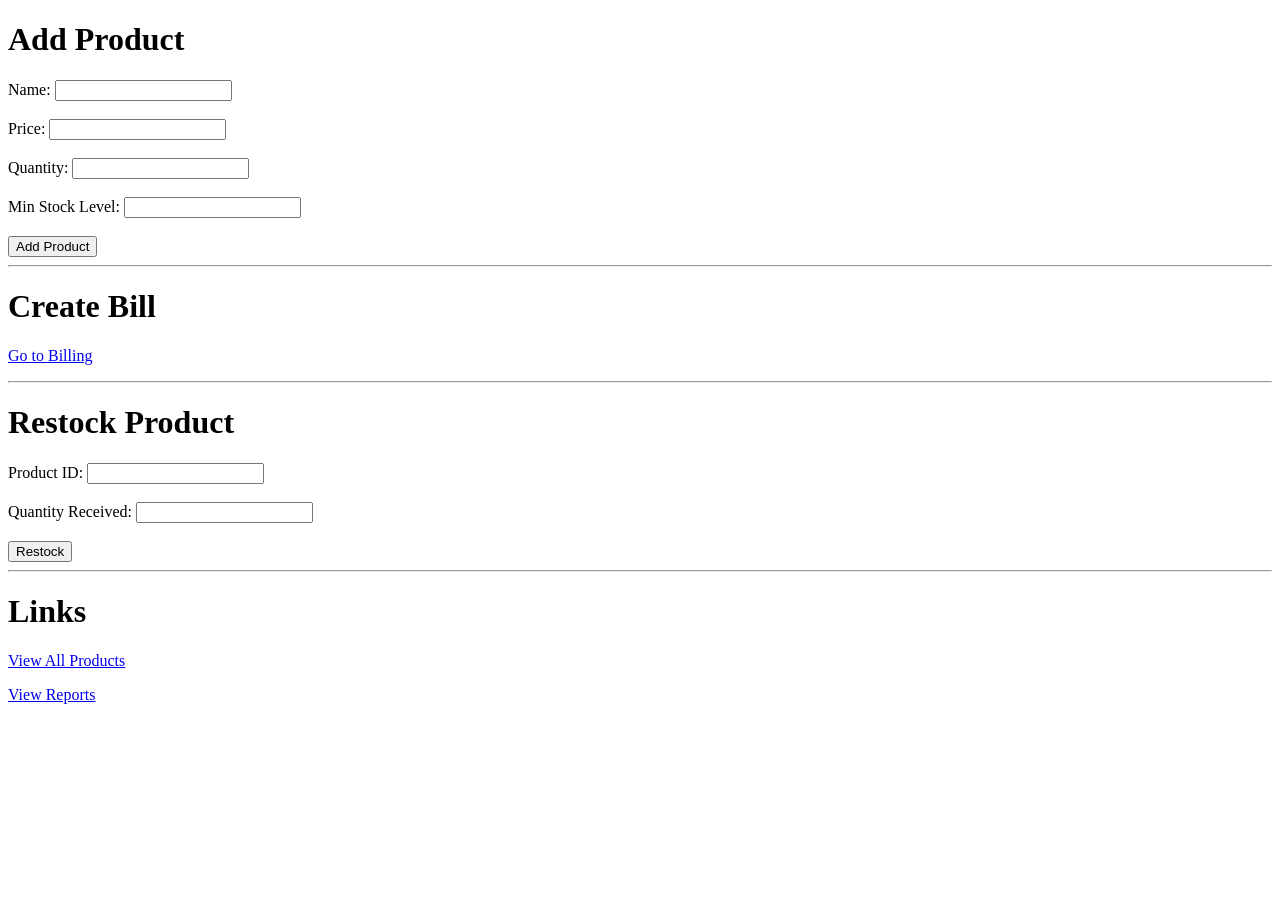
==== webapp/store/index.html @ 13cd3ac6 "docker file" ====
<!DOCTYPE html>
<html>
<head>
    <title>Store App</title>
</head>
<body>

    <h1>Add Product</h1>
    <form action="addproduct" method="post">
        Name: <input type="text" name="name"><br><br>
        Price: <input type="text" name="price"><br><br>
        Quantity: <input type="text" name="quantity"><br><br>
        Min Stock Level: <input type="text" name="minStock"><br><br>
        <input type="submit" value="Add Product">
    </form>

    <hr>

    <h1>Create Bill</h1>
<p><a href="createbill">Go to Billing</a></p>
    <hr>

    <h1>Restock Product</h1>
    <form action="restock" method="post">
        Product ID: <input type="text" name="productId"><br><br>
        Quantity Received: <input type="text" name="quantity"><br><br>
        <input type="submit" value="Restock">
    </form>

    <hr>

    <h1>Links</h1>
    <p><a href="viewproducts">View All Products</a></p>
    <p><a href="reports">View Reports</a></p>

</body>
</html>
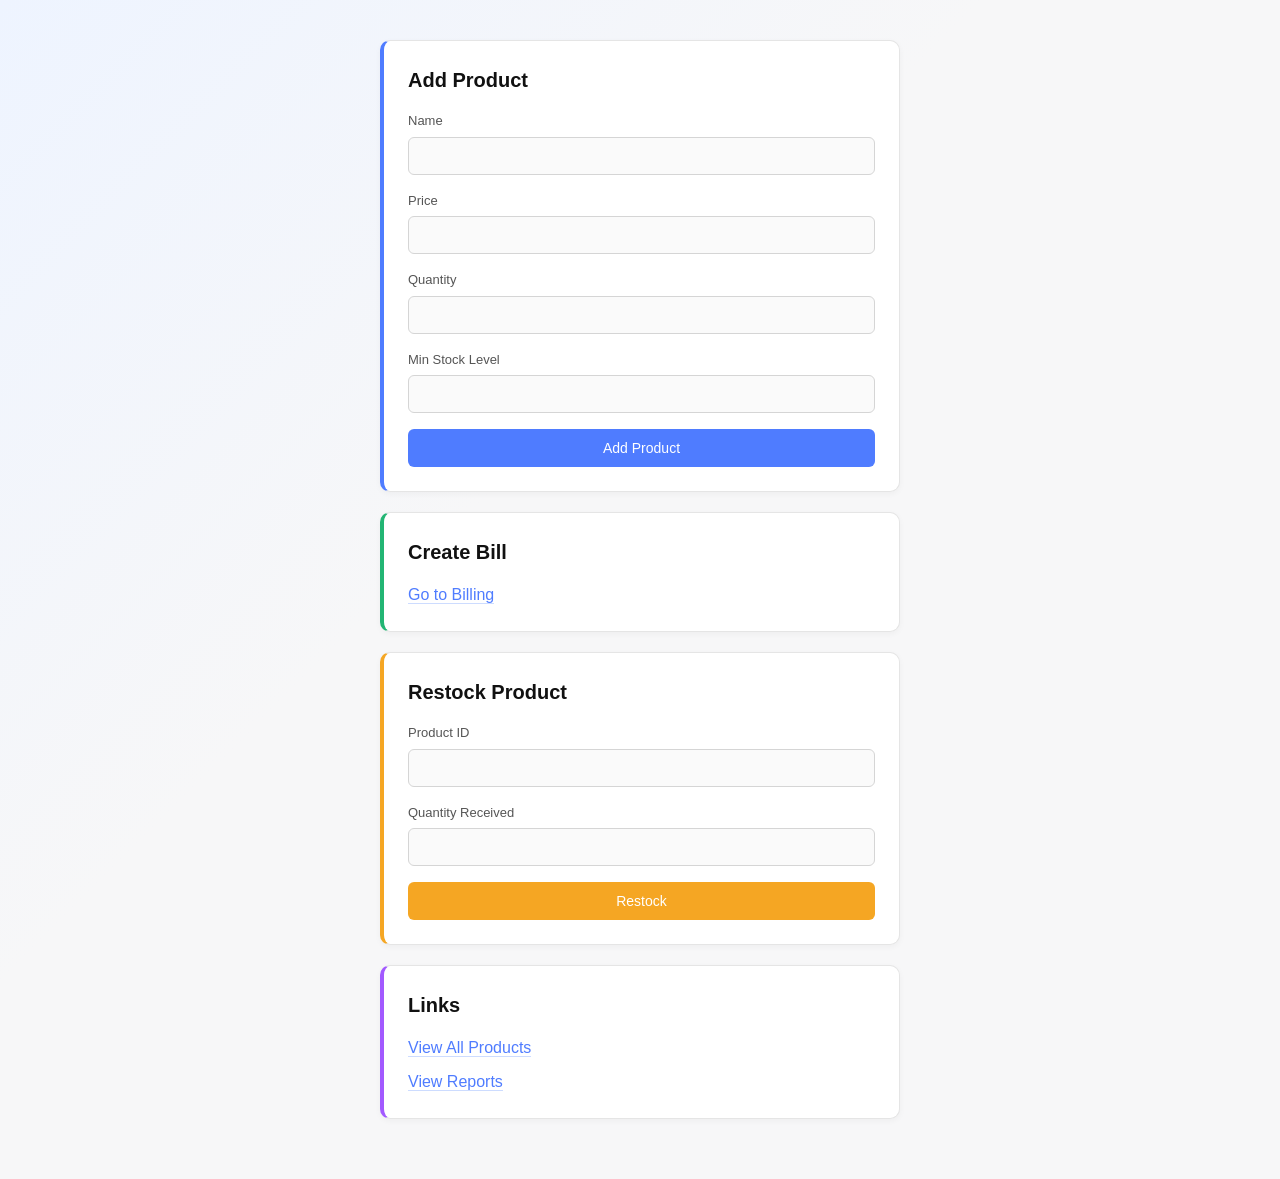
==== commit 30bc0c91: "Actually committed the original css file" ====
--- a/webapp/store/index.html
+++ b/webapp/store/index.html
@@ -2,36 +2,171 @@
 <html>
 <head>
     <title>Store App</title>
+    <style>
+        * {
+            box-sizing: border-box;
+        }
+
+        body {
+            font-family: -apple-system, BlinkMacSystemFont, "Segoe UI", Roboto, Helvetica, Arial, sans-serif;
+            background: linear-gradient(135deg, #eef4ff 0%, #f7f7f8 40%);
+            color: #1a1a1a;
+            margin: 0;
+            padding: 40px 20px;
+            line-height: 1.5;
+        }
+
+        .container {
+            max-width: 520px;
+            margin: 0 auto;
+        }
+
+        h1 {
+            font-size: 20px;
+            font-weight: 600;
+            margin: 0 0 16px;
+            color: #111;
+        }
+
+        .section {
+            background: #ffffff;
+            border: 1px solid #e5e5e5;
+            border-left: 4px solid #4f7cff;
+            border-radius: 10px;
+            padding: 24px;
+            margin-bottom: 20px;
+            box-shadow: 0 2px 6px rgba(0,0,0,0.04);
+        }
+
+        .section:nth-of-type(2) {
+            border-left-color: #22b573;
+        }
+
+        .section:nth-of-type(3) {
+            border-left-color: #f5a623;
+        }
+
+        .section:nth-of-type(4) {
+            border-left-color: #a259ff;
+        }
+
+        label,
+        .field-label {
+            display: block;
+            font-size: 13px;
+            font-weight: 500;
+            color: #555;
+            margin-bottom: 6px;
+        }
+
+        input[type="text"] {
+            width: 100%;
+            padding: 10px 12px;
+            font-size: 14px;
+            border: 1px solid #d5d5d5;
+            border-radius: 6px;
+            margin-bottom: 16px;
+            background-color: #fafafa;
+        }
+
+        input[type="text"]:focus {
+            outline: none;
+            border-color: #4f7cff;
+            background-color: #fff;
+            box-shadow: 0 0 0 3px rgba(79,124,255,0.12);
+        }
+
+        input[type="submit"] {
+            width: 100%;
+            padding: 11px;
+            background-color: #4f7cff;
+            color: #fff;
+            border: none;
+            border-radius: 6px;
+            font-size: 14px;
+            font-weight: 500;
+            cursor: pointer;
+            transition: background-color 0.15s ease;
+        }
+
+        input[type="submit"]:hover {
+            background-color: #3a63e0;
+        }
+
+        .section:nth-of-type(3) input[type="submit"] {
+            background-color: #f5a623;
+        }
+
+        .section:nth-of-type(3) input[type="submit"]:hover {
+            background-color: #d98e0f;
+        }
+
+        a {
+            color: #4f7cff;
+            text-decoration: none;
+            font-weight: 500;
+            border-bottom: 1px solid #cddcff;
+        }
+
+        a:hover {
+            border-bottom-color: #4f7cff;
+        }
+
+        p {
+            margin: 0;
+        }
+
+        .links-section p + p {
+            margin-top: 10px;
+        }
+    </style>
 </head>
 <body>
+    <div class="container">
 
-    <h1>Add Product</h1>
-    <form action="addproduct" method="post">
-        Name: <input type="text" name="name"><br><br>
-        Price: <input type="text" name="price"><br><br>
-        Quantity: <input type="text" name="quantity"><br><br>
-        Min Stock Level: <input type="text" name="minStock"><br><br>
-        <input type="submit" value="Add Product">
-    </form>
+        <div class="section">
+            <h1>Add Product</h1>
+            <form action="addproduct" method="post">
+                <span class="field-label">Name</span>
+                <input type="text" name="name">
 
-    <hr>
+                <span class="field-label">Price</span>
+                <input type="text" name="price">
 
-    <h1>Create Bill</h1>
-<p><a href="createbill">Go to Billing</a></p>
-    <hr>
+                <span class="field-label">Quantity</span>
+                <input type="text" name="quantity">
 
-    <h1>Restock Product</h1>
-    <form action="restock" method="post">
-        Product ID: <input type="text" name="productId"><br><br>
-        Quantity Received: <input type="text" name="quantity"><br><br>
-        <input type="submit" value="Restock">
-    </form>
+                <span class="field-label">Min Stock Level</span>
+                <input type="text" name="minStock">
 
-    <hr>
+                <input type="submit" value="Add Product">
+            </form>
+        </div>
 
-    <h1>Links</h1>
-    <p><a href="viewproducts">View All Products</a></p>
-    <p><a href="reports">View Reports</a></p>
+        <div class="section">
+            <h1>Create Bill</h1>
+            <p><a href="createbill">Go to Billing</a></p>
+        </div>
 
+        <div class="section">
+            <h1>Restock Product</h1>
+            <form action="restock" method="post">
+                <span class="field-label">Product ID</span>
+                <input type="text" name="productId">
+
+                <span class="field-label">Quantity Received</span>
+                <input type="text" name="quantity">
+
+                <input type="submit" value="Restock">
+            </form>
+        </div>
+
+        <div class="section links-section">
+            <h1>Links</h1>
+            <p><a href="viewproducts">View All Products</a></p>
+            <p><a href="reports">View Reports</a></p>
+        </div>
+
+    </div>
 </body>
 </html>
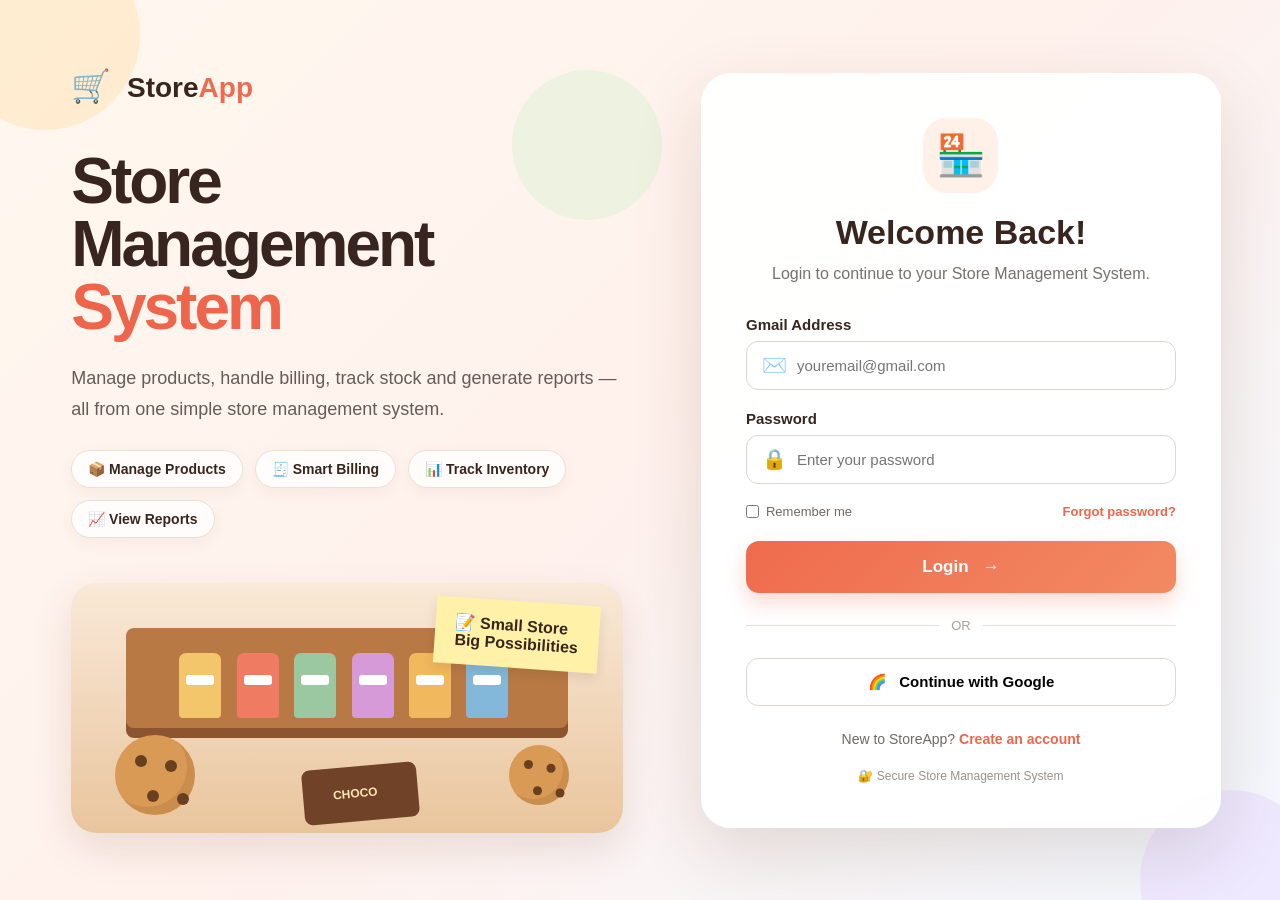
==== commit d9695789: "Rename login.html to index.html" ====
--- a/webapp/store/index.html
+++ b/webapp/store/index.html
@@ -1,172 +1,613 @@
 <!DOCTYPE html>
-<html>
+<html lang="en">
 <head>
-    <title>Store App</title>
+    <meta charset="UTF-8">
+    <meta name="viewport" content="width=device-width, initial-scale=1.0">
+
+    <title>Login | Store Management System</title>
+
     <style>
         * {
+            margin: 0;
+            padding: 0;
             box-sizing: border-box;
         }
 
         body {
-            font-family: -apple-system, BlinkMacSystemFont, "Segoe UI", Roboto, Helvetica, Arial, sans-serif;
-            background: linear-gradient(135deg, #eef4ff 0%, #f7f7f8 40%);
-            color: #1a1a1a;
-            margin: 0;
-            padding: 40px 20px;
-            line-height: 1.5;
+            font-family: "Segoe UI", Arial, sans-serif;
+            min-height: 100vh;
+            background: linear-gradient(135deg, #fff8ef, #fff1ec, #f3f8ff);
+            color: #39251f;
+            overflow-x: hidden;
+        }
+
+        .bubble {
+            position: fixed;
+            border-radius: 50%;
+            z-index: -1;
+            opacity: .55;
+        }
+
+        .one {
+            width: 190px;
+            height: 190px;
+            background: #ffe4b8;
+            top: -60px;
+            left: -50px;
+        }
+
+        .two {
+            width: 150px;
+            height: 150px;
+            background: #dff0d8;
+            top: 70px;
+            left: 40%;
+        }
+
+        .three {
+            width: 180px;
+            height: 180px;
+            background: #eadcff;
+            bottom: -70px;
+            right: -40px;
         }
 
         .container {
-            max-width: 520px;
-            margin: 0 auto;
-        }
-
-        h1 {
-            font-size: 20px;
+            width: 92%;
+            max-width: 1350px;
+            min-height: 100vh;
+            margin: auto;
+            display: grid;
+            grid-template-columns: 1.05fr .95fr;
+            align-items: center;
+            gap: 50px;
+            padding: 40px 0;
+        }
+
+        /* LEFT */
+
+        .left {
+            padding: 20px;
+        }
+
+        .brand {
+            font-size: 28px;
+            font-weight: 800;
+            margin-bottom: 45px;
+        }
+
+        .brand span {
+            color: #ef6b4e;
+        }
+
+        .brand-icon {
+            color: #ef6b4e;
+            font-size: 32px;
+            margin-right: 8px;
+        }
+
+        .heading {
+            font-size: clamp(48px, 5vw, 76px);
+            line-height: .98;
+            font-weight: 850;
+            letter-spacing: -3px;
+            margin-bottom: 25px;
+        }
+
+        .orange {
+            color: #ef654c;
+        }
+
+        .description {
+            font-size: 18px;
+            color: #665b57;
+            line-height: 1.7;
+            max-width: 650px;
+        }
+
+        .features {
+            display: flex;
+            flex-wrap: wrap;
+            gap: 12px;
+            margin-top: 25px;
+        }
+
+        .feature {
+            padding: 10px 16px;
+            border-radius: 30px;
+            background: rgba(255,255,255,.75);
+            border: 1px solid #eadfd7;
+            font-size: 14px;
             font-weight: 600;
-            margin: 0 0 16px;
-            color: #111;
-        }
-
-        .section {
-            background: #ffffff;
-            border: 1px solid #e5e5e5;
-            border-left: 4px solid #4f7cff;
-            border-radius: 10px;
-            padding: 24px;
-            margin-bottom: 20px;
-            box-shadow: 0 2px 6px rgba(0,0,0,0.04);
-        }
-
-        .section:nth-of-type(2) {
-            border-left-color: #22b573;
-        }
-
-        .section:nth-of-type(3) {
-            border-left-color: #f5a623;
-        }
-
-        .section:nth-of-type(4) {
-            border-left-color: #a259ff;
-        }
-
-        label,
-        .field-label {
-            display: block;
-            font-size: 13px;
-            font-weight: 500;
-            color: #555;
-            margin-bottom: 6px;
-        }
-
-        input[type="text"] {
-            width: 100%;
-            padding: 10px 12px;
-            font-size: 14px;
-            border: 1px solid #d5d5d5;
-            border-radius: 6px;
-            margin-bottom: 16px;
-            background-color: #fafafa;
-        }
-
-        input[type="text"]:focus {
-            outline: none;
-            border-color: #4f7cff;
-            background-color: #fff;
-            box-shadow: 0 0 0 3px rgba(79,124,255,0.12);
-        }
-
-        input[type="submit"] {
-            width: 100%;
-            padding: 11px;
-            background-color: #4f7cff;
-            color: #fff;
-            border: none;
-            border-radius: 6px;
-            font-size: 14px;
-            font-weight: 500;
-            cursor: pointer;
-            transition: background-color 0.15s ease;
-        }
-
-        input[type="submit"]:hover {
-            background-color: #3a63e0;
-        }
-
-        .section:nth-of-type(3) input[type="submit"] {
-            background-color: #f5a623;
-        }
-
-        .section:nth-of-type(3) input[type="submit"]:hover {
-            background-color: #d98e0f;
-        }
-
-        a {
-            color: #4f7cff;
-            text-decoration: none;
-            font-weight: 500;
-            border-bottom: 1px solid #cddcff;
-        }
-
-        a:hover {
-            border-bottom-color: #4f7cff;
-        }
-
-        p {
-            margin: 0;
-        }
-
-        .links-section p + p {
-            margin-top: 10px;
+            box-shadow: 0 5px 15px rgba(70,40,20,.05);
+        }
+
+        /* STORE SCENE */
+
+        .store-scene {
+            margin-top: 45px;
+            position: relative;
+            height: 250px;
+            background: linear-gradient(to bottom,#f9e9d8,#e9c59d);
+            border-radius: 25px;
+            overflow: hidden;
+            box-shadow: 0 15px 40px rgba(80,45,20,.12);
+        }
+
+        .shelf {
+            position: absolute;
+            width: 80%;
+            height: 100px;
+            left: 10%;
+            top: 45px;
+            background: #b97945;
+            border-radius: 8px;
+            box-shadow: 0 10px 0 #8d552f;
+        }
+
+        .product {
+            position: absolute;
+            bottom: 10px;
+            width: 42px;
+            height: 65px;
+            border-radius: 7px 7px 4px 4px;
+            background: #f3c66b;
+        }
+
+        .product::before {
+            content: "";
+            position: absolute;
+            width: 28px;
+            height: 10px;
+            background: white;
+            top: 22px;
+            left: 7px;
+            border-radius: 3px;
+        }
+
+        .p1 { left:12%; }
+        .p2 { left:25%; background:#ef7b62; }
+        .p3 { left:38%; background:#9cc8a1; }
+        .p4 { left:51%; background:#d59ad7; }
+        .p5 { left:64%; background:#f2b85e; }
+        .p6 { left:77%; background:#83b8db; }
+
+        /* COOKIES */
+
+        .cookie {
+            position:absolute;
+            bottom:18px;
+            width:80px;
+            height:80px;
+            border-radius:50%;
+            background:#d89a55;
+            box-shadow:inset -8px -8px 0 rgba(100,50,15,.12);
+        }
+
+        .cookie::before {
+            content:"";
+            position:absolute;
+            width:12px;
+            height:12px;
+            border-radius:50%;
+            background:#69401f;
+            left:20px;
+            top:20px;
+            box-shadow:
+                30px 5px #69401f,
+                12px 35px #69401f,
+                42px 38px #69401f;
+        }
+
+        .cookie.left-cookie {
+            left:8%;
+        }
+
+        .cookie.right-cookie {
+            right:8%;
+            transform:scale(.75);
+        }
+
+        .chocolate {
+            position:absolute;
+            bottom:12px;
+            left:42%;
+            width:115px;
+            height:55px;
+            background:#704329;
+            border-radius:8px;
+            transform:rotate(-5deg);
+        }
+
+        .chocolate::after {
+            content:"CHOCO";
+            position:absolute;
+            color:#ffe3b0;
+            font-weight:bold;
+            font-size:12px;
+            top:20px;
+            left:30px;
+        }
+
+        .note {
+            position:absolute;
+            top:18px;
+            right:25px;
+            background:#fff2a8;
+            padding:15px 20px;
+            transform:rotate(4deg);
+            font-weight:700;
+            box-shadow:0 5px 12px rgba(50,30,10,.1);
+        }
+
+        /* LOGIN CARD */
+
+        .card {
+            background:rgba(255,255,255,.95);
+            padding:45px;
+            border-radius:30px;
+            box-shadow:0 25px 70px rgba(70,40,20,.14);
+            max-width:520px;
+            width:100%;
+            margin:auto;
+        }
+
+        .shop-icon {
+            width:75px;
+            height:75px;
+            margin:auto;
+            display:flex;
+            align-items:center;
+            justify-content:center;
+            background:#fff0e8;
+            border-radius:24px;
+            font-size:40px;
+        }
+
+        .card h2 {
+            text-align:center;
+            font-size:34px;
+            margin-top:20px;
+        }
+
+        .subtitle {
+            text-align:center;
+            color:#77706d;
+            margin:10px 0 30px;
+            line-height:1.5;
+        }
+
+        .input-group {
+            margin-bottom:20px;
+        }
+
+        .input-group label {
+            display:block;
+            font-size:15px;
+            font-weight:700;
+            margin-bottom:8px;
+        }
+
+        .input-box {
+            position:relative;
+        }
+
+        .input-box span {
+            position:absolute;
+            left:16px;
+            top:50%;
+            transform:translateY(-50%);
+            font-size:20px;
+        }
+
+        input {
+            width:100%;
+            padding:15px 16px 15px 50px;
+            border:1.5px solid #ddd5d0;
+            border-radius:12px;
+            font-size:15px;
+            outline:none;
+            transition:.25s;
+        }
+
+        input:focus {
+            border-color:#ef6b4e;
+            box-shadow:0 0 0 4px rgba(239,107,78,.10);
+        }
+
+        .options {
+            display:flex;
+            justify-content:space-between;
+            align-items:center;
+            margin:10px 0 22px;
+            font-size:13px;
+        }
+
+        .remember {
+            display:flex;
+            align-items:center;
+            gap:7px;
+            color:#706965;
+        }
+
+        .remember input {
+            width:auto;
+        }
+
+        .forgot {
+            color:#ef654c;
+            text-decoration:none;
+            font-weight:600;
+        }
+
+        .login-btn {
+            width:100%;
+            border:none;
+            padding:16px;
+            border-radius:13px;
+            background:linear-gradient(135deg,#ef6b4e,#f28a62);
+            color:white;
+            font-size:17px;
+            font-weight:700;
+            cursor:pointer;
+            transition:.25s;
+            box-shadow:0 10px 20px rgba(239,107,78,.25);
+        }
+
+        .login-btn:hover {
+            transform:translateY(-2px);
+        }
+
+        .divider {
+            display:flex;
+            align-items:center;
+            gap:12px;
+            margin:25px 0;
+            color:#aaa09a;
+            font-size:13px;
+        }
+
+        .divider::before,
+        .divider::after {
+            content:"";
+            height:1px;
+            background:#e4ddd8;
+            flex:1;
+        }
+
+        .google-btn {
+            width:100%;
+            padding:14px;
+            border-radius:12px;
+            border:1px solid #ddd5d0;
+            background:white;
+            font-size:15px;
+            font-weight:600;
+            cursor:pointer;
+        }
+
+        .google-btn:hover {
+            background:#fafafa;
+        }
+
+        .register {
+            text-align:center;
+            margin-top:25px;
+            color:#706965;
+            font-size:14px;
+        }
+
+        .register a {
+            color:#ef654c;
+            font-weight:700;
+            text-decoration:none;
+        }
+
+        .secure {
+            text-align:center;
+            margin-top:22px;
+            font-size:12px;
+            color:#99918d;
+        }
+
+        @media(max-width:900px) {
+
+            .container {
+                grid-template-columns:1fr;
+            }
+
+            .left {
+                text-align:center;
+            }
+
+            .description {
+                margin:auto;
+            }
+
+            .features {
+                justify-content:center;
+            }
+
+            .store-scene {
+                max-width:650px;
+                margin:35px auto;
+            }
+        }
+
+        @media(max-width:500px) {
+
+            .heading {
+                font-size:45px;
+            }
+
+            .card {
+                padding:30px 22px;
+            }
         }
     </style>
 </head>
+
 <body>
-    <div class="container">
-
-        <div class="section">
-            <h1>Add Product</h1>
-            <form action="addproduct" method="post">
-                <span class="field-label">Name</span>
-                <input type="text" name="name">
-
-                <span class="field-label">Price</span>
-                <input type="text" name="price">
-
-                <span class="field-label">Quantity</span>
-                <input type="text" name="quantity">
-
-                <span class="field-label">Min Stock Level</span>
-                <input type="text" name="minStock">
-
-                <input type="submit" value="Add Product">
-            </form>
+
+<div class="bubble one"></div>
+<div class="bubble two"></div>
+<div class="bubble three"></div>
+
+<div class="container">
+
+    <!-- LEFT SIDE -->
+
+    <section class="left">
+
+        <div class="brand">
+            <span class="brand-icon">🛒</span>
+            Store<span>App</span>
         </div>
 
-        <div class="section">
-            <h1>Create Bill</h1>
-            <p><a href="createbill">Go to Billing</a></p>
+        <h1 class="heading">
+            Store<br>
+            Management<br>
+            <span class="orange">System</span>
+        </h1>
+
+        <p class="description">
+            Manage products, handle billing, track stock and
+            generate reports — all from one simple store management system.
+        </p>
+
+        <div class="features">
+            <div class="feature">📦 Manage Products</div>
+            <div class="feature">🧾 Smart Billing</div>
+            <div class="feature">📊 Track Inventory</div>
+            <div class="feature">📈 View Reports</div>
         </div>
 
-        <div class="section">
-            <h1>Restock Product</h1>
-            <form action="restock" method="post">
-                <span class="field-label">Product ID</span>
-                <input type="text" name="productId">
-
-                <span class="field-label">Quantity Received</span>
-                <input type="text" name="quantity">
-
-                <input type="submit" value="Restock">
-            </form>
+        <div class="store-scene">
+
+            <div class="shelf">
+                <div class="product p1"></div>
+                <div class="product p2"></div>
+                <div class="product p3"></div>
+                <div class="product p4"></div>
+                <div class="product p5"></div>
+                <div class="product p6"></div>
+            </div>
+
+            <div class="note">
+                📝 Small Store<br>
+                Big Possibilities
+            </div>
+
+            <div class="cookie left-cookie"></div>
+            <div class="cookie right-cookie"></div>
+
+            <div class="chocolate"></div>
+
         </div>
 
-        <div class="section links-section">
-            <h1>Links</h1>
-            <p><a href="viewproducts">View All Products</a></p>
-            <p><a href="reports">View Reports</a></p>
+    </section>
+
+
+    <!-- LOGIN CARD -->
+
+    <section class="card">
+
+        <div class="shop-icon">🏪</div>
+
+        <h2>Welcome Back!</h2>
+
+        <p class="subtitle">
+            Login to continue to your Store Management System.
+        </p>
+
+        <form action="login" method="post">
+
+            <div class="input-group">
+
+                <label for="email">
+                    Gmail Address
+                </label>
+
+                <div class="input-box">
+                    <span>✉️</span>
+
+                    <input
+                        type="email"
+                        id="email"
+                        name="email"
+                        placeholder="youremail@gmail.com"
+                        required
+                        autocomplete="email">
+                </div>
+
+            </div>
+
+
+            <div class="input-group">
+
+                <label for="password">
+                    Password
+                </label>
+
+                <div class="input-box">
+                    <span>🔒</span>
+
+                    <input
+                        type="password"
+                        id="password"
+                        name="password"
+                        placeholder="Enter your password"
+                        required
+                        autocomplete="current-password">
+                </div>
+
+            </div>
+
+
+            <div class="options">
+
+                <label class="remember">
+                    <input type="checkbox">
+                    Remember me
+                </label>
+
+                <a href="#" class="forgot">
+                    Forgot password?
+                </a>
+
+            </div>
+
+
+            <button type="submit" class="login-btn">
+                Login &nbsp; →
+            </button>
+
+        </form>
+
+
+        <div class="divider">
+            OR
         </div>
 
-    </div>
+
+        <button type="button" class="google-btn">
+            🌈 &nbsp; Continue with Google
+        </button>
+
+
+        <div class="register">
+            New to StoreApp?
+            <a href="register.html">Create an account</a>
+        </div>
+
+
+        <div class="secure">
+            🔐 Secure Store Management System
+        </div>
+
+    </section>
+
+</div>
+
 </body>
 </html>
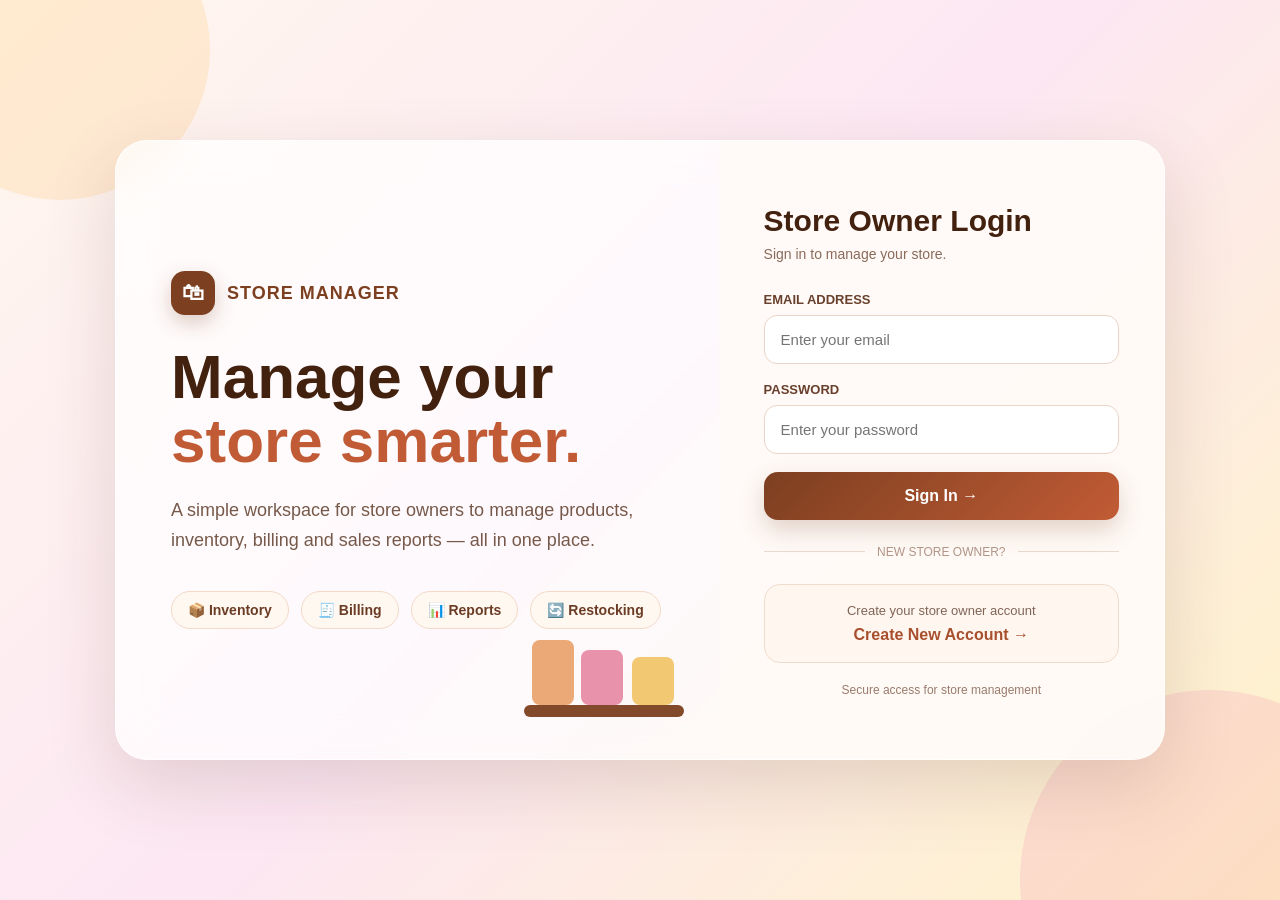
==== commit b80451b1: "Update index.html" ====
--- a/webapp/store/index.html
+++ b/webapp/store/index.html
@@ -3,445 +3,347 @@
 <head>
     <meta charset="UTF-8">
     <meta name="viewport" content="width=device-width, initial-scale=1.0">
-
-    <title>Login | Store Management System</title>
+    <title>Store Management System</title>
 
     <style>
         * {
+            box-sizing: border-box;
             margin: 0;
             padding: 0;
-            box-sizing: border-box;
         }
 
         body {
+            min-height: 100vh;
             font-family: "Segoe UI", Arial, sans-serif;
-            min-height: 100vh;
-            background: linear-gradient(135deg, #fff8ef, #fff1ec, #f3f8ff);
-            color: #39251f;
+            background: linear-gradient(135deg, #fff7ed, #fce7f3, #fef3c7);
+            color: #3b2418;
             overflow-x: hidden;
         }
 
-        .bubble {
+        /* Decorative shapes */
+        .circle {
             position: fixed;
             border-radius: 50%;
-            z-index: -1;
-            opacity: .55;
-        }
-
-        .one {
-            width: 190px;
-            height: 190px;
-            background: #ffe4b8;
-            top: -60px;
-            left: -50px;
-        }
-
-        .two {
-            width: 150px;
-            height: 150px;
-            background: #dff0d8;
-            top: 70px;
-            left: 40%;
-        }
-
-        .three {
-            width: 180px;
-            height: 180px;
-            background: #eadcff;
-            bottom: -70px;
-            right: -40px;
+            z-index: 0;
+            pointer-events: none;
+        }
+
+        .circle.one {
+            width: 300px;
+            height: 300px;
+            background: rgba(255, 183, 77, 0.18);
+            top: -100px;
+            left: -90px;
+        }
+
+        .circle.two {
+            width: 380px;
+            height: 380px;
+            background: rgba(236, 72, 153, 0.12);
+            bottom: -170px;
+            right: -120px;
+        }
+
+        /* Main container */
+        .page {
+            min-height: 100vh;
+            display: flex;
+            align-items: center;
+            justify-content: center;
+            padding: 30px;
+            position: relative;
+            z-index: 1;
         }
 
         .container {
-            width: 92%;
-            max-width: 1350px;
-            min-height: 100vh;
-            margin: auto;
+            width: 100%;
+            max-width: 1050px;
+            min-height: 620px;
             display: grid;
-            grid-template-columns: 1.05fr .95fr;
+            grid-template-columns: 1.15fr 0.85fr;
+            background: rgba(255, 255, 255, 0.72);
+            backdrop-filter: blur(18px);
+            border: 1px solid rgba(255, 255, 255, 0.8);
+            border-radius: 32px;
+            box-shadow: 0 25px 70px rgba(80, 45, 25, 0.15);
+            overflow: hidden;
+        }
+
+        /* Left section */
+        .welcome {
+            padding: 65px 55px;
+            display: flex;
+            flex-direction: column;
+            justify-content: center;
+            position: relative;
+        }
+
+        .brand {
+            display: inline-flex;
             align-items: center;
-            gap: 50px;
-            padding: 40px 0;
-        }
-
-        /* LEFT */
-
-        .left {
-            padding: 20px;
-        }
-
-        .brand {
-            font-size: 28px;
-            font-weight: 800;
-            margin-bottom: 45px;
-        }
-
-        .brand span {
-            color: #ef6b4e;
+            gap: 12px;
+            font-size: 18px;
+            font-weight: 700;
+            letter-spacing: 1px;
+            color: #7c3f20;
+            margin-bottom: 30px;
         }
 
         .brand-icon {
-            color: #ef6b4e;
-            font-size: 32px;
-            margin-right: 8px;
-        }
-
-        .heading {
-            font-size: clamp(48px, 5vw, 76px);
-            line-height: .98;
-            font-weight: 850;
-            letter-spacing: -3px;
-            margin-bottom: 25px;
-        }
-
-        .orange {
-            color: #ef654c;
-        }
-
-        .description {
+            width: 44px;
+            height: 44px;
+            border-radius: 14px;
+            background: #7c3f20;
+            display: flex;
+            align-items: center;
+            justify-content: center;
+            color: white;
+            font-size: 22px;
+            box-shadow: 0 8px 20px rgba(124, 63, 32, 0.25);
+        }
+
+        h1 {
+            font-size: clamp(38px, 5vw, 62px);
+            line-height: 1.03;
+            margin-bottom: 22px;
+            color: #42210f;
+        }
+
+        h1 span {
+            color: #c15b35;
+        }
+
+        .subtitle {
             font-size: 18px;
-            color: #665b57;
             line-height: 1.7;
-            max-width: 650px;
+            max-width: 540px;
+            color: #76594a;
+            margin-bottom: 35px;
         }
 
         .features {
             display: flex;
             flex-wrap: wrap;
             gap: 12px;
-            margin-top: 25px;
         }
 
         .feature {
             padding: 10px 16px;
             border-radius: 30px;
-            background: rgba(255,255,255,.75);
-            border: 1px solid #eadfd7;
+            background: #fff8f0;
+            border: 1px solid #f3d9c6;
+            color: #6b3c25;
             font-size: 14px;
             font-weight: 600;
-            box-shadow: 0 5px 15px rgba(70,40,20,.05);
-        }
-
-        /* STORE SCENE */
-
-        .store-scene {
-            margin-top: 45px;
-            position: relative;
-            height: 250px;
-            background: linear-gradient(to bottom,#f9e9d8,#e9c59d);
-            border-radius: 25px;
-            overflow: hidden;
-            box-shadow: 0 15px 40px rgba(80,45,20,.12);
+        }
+
+        /* Store illustration */
+        .store-art {
+            position: absolute;
+            right: 35px;
+            bottom: 30px;
+            width: 160px;
+            height: 145px;
+            opacity: 0.95;
         }
 
         .shelf {
             position: absolute;
-            width: 80%;
-            height: 100px;
-            left: 10%;
-            top: 45px;
-            background: #b97945;
+            bottom: 12px;
+            width: 160px;
+            height: 12px;
+            background: #7c3f20;
             border-radius: 8px;
-            box-shadow: 0 10px 0 #8d552f;
-        }
-
-        .product {
+        }
+
+        .box {
             position: absolute;
-            bottom: 10px;
+            bottom: 24px;
             width: 42px;
+            height: 55px;
+            border-radius: 8px;
+            background: #e9a46f;
+        }
+
+        .box.one {
+            left: 8px;
             height: 65px;
-            border-radius: 7px 7px 4px 4px;
-            background: #f3c66b;
-        }
-
-        .product::before {
-            content: "";
-            position: absolute;
-            width: 28px;
-            height: 10px;
-            background: white;
-            top: 22px;
-            left: 7px;
-            border-radius: 3px;
-        }
-
-        .p1 { left:12%; }
-        .p2 { left:25%; background:#ef7b62; }
-        .p3 { left:38%; background:#9cc8a1; }
-        .p4 { left:51%; background:#d59ad7; }
-        .p5 { left:64%; background:#f2b85e; }
-        .p6 { left:77%; background:#83b8db; }
-
-        /* COOKIES */
-
-        .cookie {
-            position:absolute;
-            bottom:18px;
-            width:80px;
-            height:80px;
-            border-radius:50%;
-            background:#d89a55;
-            box-shadow:inset -8px -8px 0 rgba(100,50,15,.12);
-        }
-
-        .cookie::before {
-            content:"";
-            position:absolute;
-            width:12px;
-            height:12px;
-            border-radius:50%;
-            background:#69401f;
-            left:20px;
-            top:20px;
-            box-shadow:
-                30px 5px #69401f,
-                12px 35px #69401f,
-                42px 38px #69401f;
-        }
-
-        .cookie.left-cookie {
-            left:8%;
-        }
-
-        .cookie.right-cookie {
-            right:8%;
-            transform:scale(.75);
-        }
-
-        .chocolate {
-            position:absolute;
-            bottom:12px;
-            left:42%;
-            width:115px;
-            height:55px;
-            background:#704329;
-            border-radius:8px;
-            transform:rotate(-5deg);
-        }
-
-        .chocolate::after {
-            content:"CHOCO";
-            position:absolute;
-            color:#ffe3b0;
-            font-weight:bold;
-            font-size:12px;
-            top:20px;
-            left:30px;
-        }
-
-        .note {
-            position:absolute;
-            top:18px;
-            right:25px;
-            background:#fff2a8;
-            padding:15px 20px;
-            transform:rotate(4deg);
-            font-weight:700;
-            box-shadow:0 5px 12px rgba(50,30,10,.1);
-        }
-
-        /* LOGIN CARD */
-
-        .card {
-            background:rgba(255,255,255,.95);
-            padding:45px;
-            border-radius:30px;
-            box-shadow:0 25px 70px rgba(70,40,20,.14);
-            max-width:520px;
-            width:100%;
-            margin:auto;
-        }
-
-        .shop-icon {
-            width:75px;
-            height:75px;
-            margin:auto;
-            display:flex;
-            align-items:center;
-            justify-content:center;
-            background:#fff0e8;
-            border-radius:24px;
-            font-size:40px;
-        }
-
-        .card h2 {
-            text-align:center;
-            font-size:34px;
-            margin-top:20px;
-        }
-
-        .subtitle {
-            text-align:center;
-            color:#77706d;
-            margin:10px 0 30px;
-            line-height:1.5;
+        }
+
+        .box.two {
+            left: 57px;
+            background: #e88ca8;
+        }
+
+        .box.three {
+            left: 108px;
+            background: #f2c56b;
+            height: 48px;
+        }
+
+        /* Login card */
+        .login-area {
+            background: rgba(255, 250, 246, 0.88);
+            padding: 55px 45px;
+            display: flex;
+            align-items: center;
+            justify-content: center;
+        }
+
+        .login-card {
+            width: 100%;
+            max-width: 360px;
+        }
+
+        .login-card h2 {
+            font-size: 30px;
+            color: #42210f;
+            margin-bottom: 8px;
+        }
+
+        .login-card .description {
+            color: #8a6a5a;
+            margin-bottom: 30px;
+            font-size: 14px;
         }
 
         .input-group {
-            margin-bottom:20px;
+            margin-bottom: 18px;
         }
 
         .input-group label {
-            display:block;
-            font-size:15px;
-            font-weight:700;
-            margin-bottom:8px;
-        }
-
-        .input-box {
-            position:relative;
-        }
-
-        .input-box span {
-            position:absolute;
-            left:16px;
-            top:50%;
-            transform:translateY(-50%);
-            font-size:20px;
-        }
-
-        input {
-            width:100%;
-            padding:15px 16px 15px 50px;
-            border:1.5px solid #ddd5d0;
-            border-radius:12px;
-            font-size:15px;
-            outline:none;
-            transition:.25s;
-        }
-
-        input:focus {
-            border-color:#ef6b4e;
-            box-shadow:0 0 0 4px rgba(239,107,78,.10);
-        }
-
-        .options {
-            display:flex;
-            justify-content:space-between;
-            align-items:center;
-            margin:10px 0 22px;
-            font-size:13px;
-        }
-
-        .remember {
-            display:flex;
-            align-items:center;
-            gap:7px;
-            color:#706965;
-        }
-
-        .remember input {
-            width:auto;
-        }
-
-        .forgot {
-            color:#ef654c;
-            text-decoration:none;
-            font-weight:600;
+            display: block;
+            font-size: 13px;
+            font-weight: 700;
+            color: #69402d;
+            margin-bottom: 8px;
+        }
+
+        .input-group input {
+            width: 100%;
+            padding: 15px 16px;
+            border: 1.5px solid #ead4c5;
+            border-radius: 13px;
+            outline: none;
+            background: #fff;
+            color: #3b2418;
+            font-size: 15px;
+            transition: 0.25s;
+        }
+
+        .input-group input:focus {
+            border-color: #c15b35;
+            box-shadow: 0 0 0 4px rgba(193, 91, 53, 0.10);
         }
 
         .login-btn {
-            width:100%;
-            border:none;
-            padding:16px;
-            border-radius:13px;
-            background:linear-gradient(135deg,#ef6b4e,#f28a62);
-            color:white;
-            font-size:17px;
-            font-weight:700;
-            cursor:pointer;
-            transition:.25s;
-            box-shadow:0 10px 20px rgba(239,107,78,.25);
+            width: 100%;
+            border: none;
+            border-radius: 14px;
+            padding: 15px;
+            background: linear-gradient(135deg, #7c3f20, #c15b35);
+            color: white;
+            font-size: 16px;
+            font-weight: 700;
+            cursor: pointer;
+            box-shadow: 0 10px 25px rgba(124, 63, 32, 0.22);
+            transition: 0.25s;
         }
 
         .login-btn:hover {
-            transform:translateY(-2px);
+            transform: translateY(-2px);
+            box-shadow: 0 14px 30px rgba(124, 63, 32, 0.28);
         }
 
         .divider {
-            display:flex;
-            align-items:center;
-            gap:12px;
-            margin:25px 0;
-            color:#aaa09a;
-            font-size:13px;
+            display: flex;
+            align-items: center;
+            gap: 12px;
+            margin: 25px 0;
+            color: #b19485;
+            font-size: 12px;
         }
 
         .divider::before,
         .divider::after {
-            content:"";
-            height:1px;
-            background:#e4ddd8;
-            flex:1;
-        }
-
-        .google-btn {
-            width:100%;
-            padding:14px;
-            border-radius:12px;
-            border:1px solid #ddd5d0;
-            background:white;
-            font-size:15px;
-            font-weight:600;
-            cursor:pointer;
-        }
-
-        .google-btn:hover {
-            background:#fafafa;
-        }
-
-        .register {
-            text-align:center;
-            margin-top:25px;
-            color:#706965;
-            font-size:14px;
-        }
-
-        .register a {
-            color:#ef654c;
-            font-weight:700;
-            text-decoration:none;
-        }
-
-        .secure {
-            text-align:center;
-            margin-top:22px;
-            font-size:12px;
-            color:#99918d;
-        }
-
-        @media(max-width:900px) {
-
+            content: "";
+            height: 1px;
+            flex: 1;
+            background: #ead8cc;
+        }
+
+        .register-box {
+            text-align: center;
+            padding: 18px;
+            border-radius: 16px;
+            background: #fff7ef;
+            border: 1px solid #f0dccd;
+        }
+
+        .register-box p {
+            font-size: 13px;
+            color: #806457;
+            margin-bottom: 8px;
+        }
+
+        .register-link {
+            color: #a84f2e;
+            font-weight: 700;
+            text-decoration: none;
+            transition: 0.2s;
+        }
+
+        .register-link:hover {
+            color: #6f321d;
+            text-decoration: underline;
+        }
+
+        .demo-note {
+            text-align: center;
+            margin-top: 20px;
+            font-size: 12px;
+            color: #9a7b6c;
+        }
+
+        /* Responsive */
+        @media (max-width: 800px) {
             .container {
-                grid-template-columns:1fr;
-            }
-
-            .left {
-                text-align:center;
-            }
-
-            .description {
-                margin:auto;
-            }
-
-            .features {
-                justify-content:center;
-            }
-
-            .store-scene {
-                max-width:650px;
-                margin:35px auto;
-            }
-        }
-
-        @media(max-width:500px) {
-
-            .heading {
-                font-size:45px;
-            }
-
-            .card {
-                padding:30px 22px;
+                grid-template-columns: 1fr;
+            }
+
+            .welcome {
+                padding: 45px 35px;
+                min-height: 420px;
+            }
+
+            .store-art {
+                display: none;
+            }
+
+            .login-area {
+                padding: 45px 30px;
+            }
+        }
+
+        @media (max-width: 480px) {
+            .page {
+                padding: 15px;
+            }
+
+            .container {
+                border-radius: 24px;
+            }
+
+            .welcome {
+                padding: 35px 25px;
+            }
+
+            .login-area {
+                padding: 35px 22px;
+            }
+
+            h1 {
+                font-size: 40px;
             }
         }
     </style>
@@ -449,163 +351,106 @@
 
 <body>
 
-<div class="bubble one"></div>
-<div class="bubble two"></div>
-<div class="bubble three"></div>
-
-<div class="container">
-
-    <!-- LEFT SIDE -->
-
-    <section class="left">
-
-        <div class="brand">
-            <span class="brand-icon">🛒</span>
-            Store<span>App</span>
-        </div>
-
-        <h1 class="heading">
-            Store<br>
-            Management<br>
-            <span class="orange">System</span>
-        </h1>
-
-        <p class="description">
-            Manage products, handle billing, track stock and
-            generate reports — all from one simple store management system.
-        </p>
-
-        <div class="features">
-            <div class="feature">📦 Manage Products</div>
-            <div class="feature">🧾 Smart Billing</div>
-            <div class="feature">📊 Track Inventory</div>
-            <div class="feature">📈 View Reports</div>
-        </div>
-
-        <div class="store-scene">
-
-            <div class="shelf">
-                <div class="product p1"></div>
-                <div class="product p2"></div>
-                <div class="product p3"></div>
-                <div class="product p4"></div>
-                <div class="product p5"></div>
-                <div class="product p6"></div>
+<div class="circle one"></div>
+<div class="circle two"></div>
+
+<div class="page">
+
+    <div class="container">
+
+        <!-- WELCOME SECTION -->
+        <section class="welcome">
+
+            <div class="brand">
+                <div class="brand-icon">🛍</div>
+                STORE MANAGER
             </div>
 
-            <div class="note">
-                📝 Small Store<br>
-                Big Possibilities
+            <h1>
+                Manage your<br>
+                <span>store smarter.</span>
+            </h1>
+
+            <p class="subtitle">
+                A simple workspace for store owners to manage products,
+                inventory, billing and sales reports — all in one place.
+            </p>
+
+            <div class="features">
+                <div class="feature">📦 Inventory</div>
+                <div class="feature">🧾 Billing</div>
+                <div class="feature">📊 Reports</div>
+                <div class="feature">🔄 Restocking</div>
             </div>
 
-            <div class="cookie left-cookie"></div>
-            <div class="cookie right-cookie"></div>
-
-            <div class="chocolate"></div>
-
-        </div>
-
-    </section>
-
-
-    <!-- LOGIN CARD -->
-
-    <section class="card">
-
-        <div class="shop-icon">🏪</div>
-
-        <h2>Welcome Back!</h2>
-
-        <p class="subtitle">
-            Login to continue to your Store Management System.
-        </p>
-
-        <form action="login" method="post">
-
-            <div class="input-group">
-
-                <label for="email">
-                    Gmail Address
-                </label>
-
-                <div class="input-box">
-                    <span>✉️</span>
-
-                    <input
-                        type="email"
-                        id="email"
-                        name="email"
-                        placeholder="youremail@gmail.com"
-                        required
-                        autocomplete="email">
+            <div class="store-art">
+                <div class="box one"></div>
+                <div class="box two"></div>
+                <div class="box three"></div>
+                <div class="shelf"></div>
+            </div>
+
+        </section>
+
+        <!-- LOGIN SECTION -->
+        <section class="login-area">
+
+            <div class="login-card">
+
+                <h2>Store Owner Login</h2>
+
+                <p class="description">
+                    Sign in to manage your store.
+                </p>
+
+                <!-- KEEPING YOUR EXISTING LOGIN ENDPOINT -->
+                <form action="login" method="post">
+
+                    <div class="input-group">
+                        <label for="email">EMAIL ADDRESS</label>
+                        <input
+                            type="email"
+                            id="email"
+                            name="email"
+                            placeholder="Enter your email"
+                            required>
+                    </div>
+
+                    <div class="input-group">
+                        <label for="password">PASSWORD</label>
+                        <input
+                            type="password"
+                            id="password"
+                            name="password"
+                            placeholder="Enter your password"
+                            required>
+                    </div>
+
+                    <button type="submit" class="login-btn">
+                        Sign In →
+                    </button>
+
+                </form>
+
+                <div class="divider">NEW STORE OWNER?</div>
+
+                <div class="register-box">
+                    <p>Create your store owner account</p>
+
+                    <a href="register.html" class="register-link">
+                        Create New Account →
+                    </a>
                 </div>
 
+                <div class="demo-note">
+                    Secure access for store management
+                </div>
+
             </div>
 
-
-            <div class="input-group">
-
-                <label for="password">
-                    Password
-                </label>
-
-                <div class="input-box">
-                    <span>🔒</span>
-
-                    <input
-                        type="password"
-                        id="password"
-                        name="password"
-                        placeholder="Enter your password"
-                        required
-                        autocomplete="current-password">
-                </div>
-
-            </div>
-
-
-            <div class="options">
-
-                <label class="remember">
-                    <input type="checkbox">
-                    Remember me
-                </label>
-
-                <a href="#" class="forgot">
-                    Forgot password?
-                </a>
-
-            </div>
-
-
-            <button type="submit" class="login-btn">
-                Login &nbsp; →
-            </button>
-
-        </form>
-
-
-        <div class="divider">
-            OR
-        </div>
-
-
-        <button type="button" class="google-btn">
-            🌈 &nbsp; Continue with Google
-        </button>
-
-
-        <div class="register">
-            New to StoreApp?
-            <a href="register.html">Create an account</a>
-        </div>
-
-
-        <div class="secure">
-            🔐 Secure Store Management System
-        </div>
-
-    </section>
+        </section>
+
+    </div>
 
 </div>
 
